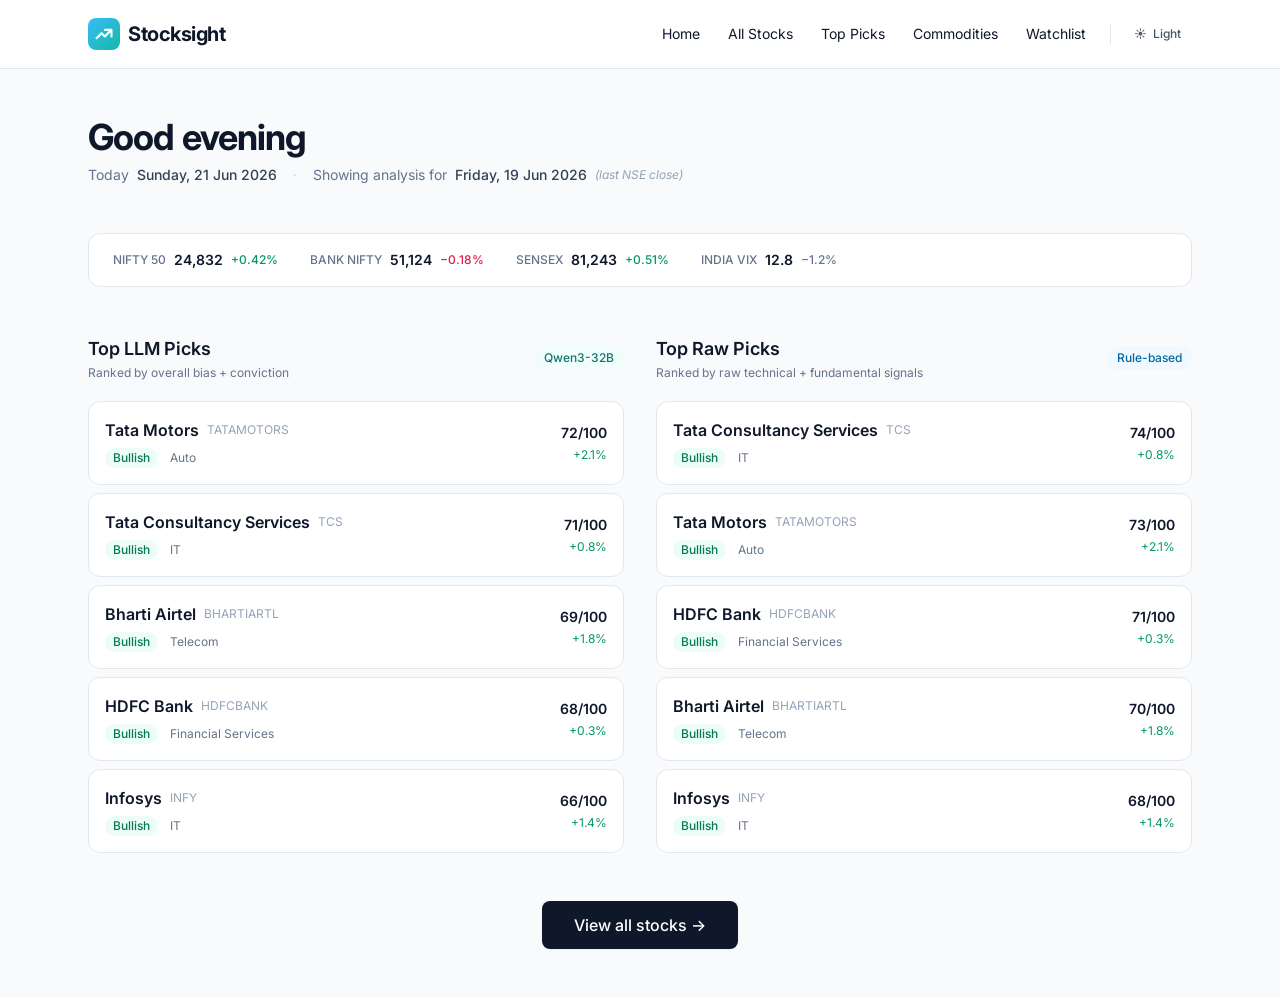
==== frontend/index.html @ c3329b05 "all stock backend api + ui changes + added market context" ====
<!DOCTYPE html>
<html lang="en">
<head>
    <meta charset="UTF-8">
    <meta name="viewport" content="width=device-width, initial-scale=1.0">
    <title>Stocksight — Indian Stock Analysis</title>
    <!-- Tailwind Play CDN, vendored locally so the page never depends on the network at runtime.
         A remote CDN that fails to load (offline / ad-blocker / hiccup) makes every utility class
         a no-op and the whole page renders unstyled. Local file = always available; the onerror
         falls back to the remote CDN only if the vendored copy is ever missing. -->
    <script src="js/vendor/tailwind.play.js"
            onerror="this.onerror=null;var s=document.createElement('script');s.src='https://cdn.tailwindcss.com';document.head.appendChild(s);"></script>
    <link href="https://fonts.googleapis.com/css2?family=Inter:wght@400;500;600;700;800&display=swap" rel="stylesheet">
    <link rel="stylesheet" href="css/styles.css">
</head>
<body class="bg-slate-50 text-slate-900 antialiased">

    <!-- ============== HEADER ============== -->
    <header class="bg-white border-b border-slate-200 sticky top-0 z-30">
        <div class="max-w-6xl mx-auto px-6 py-4 flex justify-between items-center">
            <div class="flex items-center gap-2 cursor-pointer" onclick="showHome()">
                <div class="w-8 h-8 bg-gradient-to-br from-sky-400 to-teal-500 rounded-lg flex items-center justify-center">
                    <svg xmlns="http://www.w3.org/2000/svg" class="h-5 w-5 text-white" fill="none" viewBox="0 0 24 24" stroke="currentColor" stroke-width="2.5">
                        <path stroke-linecap="round" stroke-linejoin="round" d="M13 7h8m0 0v8m0-8l-8 8-4-4-6 6"/>
                    </svg>
                </div>
                <span class="text-xl font-bold tracking-tight">Stocksight</span>
            </div>
            <nav class="flex items-center gap-1 text-sm">
                <a onclick="showHome()" class="px-3 py-2 rounded-md hover:bg-slate-100 cursor-pointer">Home</a>
                <a onclick="showAllStocks()" class="px-3 py-2 rounded-md hover:bg-slate-100 cursor-pointer">All Stocks</a>
                <a onclick="showTopRecs()" class="px-3 py-2 rounded-md hover:bg-slate-100 cursor-pointer">Top Picks</a>
                <a onclick="showCommodities()" class="px-3 py-2 rounded-md hover:bg-slate-100 cursor-pointer">Commodities</a>
                <a onclick="showWatchlist()" class="px-3 py-2 rounded-md hover:bg-slate-100 cursor-pointer">Watchlist</a>
                <span class="w-px h-5 bg-slate-200 mx-2"></span>
                <button id="theme-btn" onclick="cycleTheme()" class="theme-btn text-slate-600" title="Cycle theme: light → dark → sepia">
                    <span id="theme-icon">☀</span>
                    <span id="theme-label">Light</span>
                </button>
            </nav>
        </div>
    </header>

    <!-- ============== HOME VIEW ============== -->
    <main id="home-view" class="max-w-6xl mx-auto px-6 py-12">

        <!-- Greeting -->
        <div class="mb-12">
            <h1 class="text-4xl font-bold tracking-tight mb-2">Good evening</h1>
            <!-- Two distinct dates: when the user is viewing vs the trading day the analysis covers -->
            <div class="flex flex-wrap items-center gap-x-2 gap-y-1 text-sm text-slate-500">
                <span>Today</span>
                <span class="font-medium text-slate-700">Sunday, 21 Jun 2026</span>
                <span class="mx-2 text-slate-300">·</span>
                <span>Showing analysis for</span>
                <span class="font-medium text-slate-700">Friday, 19 Jun 2026</span>
                <span class="text-xs text-slate-400 italic">(last NSE close)</span>
            </div>
        </div>

        <!-- Market snapshot strip -->
        <div class="bg-white border border-slate-200 rounded-xl px-6 py-4 mb-12 flex items-center gap-8 overflow-x-auto">
            <div class="flex items-center gap-2 whitespace-nowrap">
                <span class="text-xs font-medium text-slate-500">NIFTY 50</span>
                <span class="text-sm font-semibold">24,832</span>
                <span class="text-xs font-medium text-emerald-600">+0.42%</span>
            </div>
            <div class="flex items-center gap-2 whitespace-nowrap">
                <span class="text-xs font-medium text-slate-500">BANK NIFTY</span>
                <span class="text-sm font-semibold">51,124</span>
                <span class="text-xs font-medium text-rose-600">−0.18%</span>
            </div>
            <div class="flex items-center gap-2 whitespace-nowrap">
                <span class="text-xs font-medium text-slate-500">SENSEX</span>
                <span class="text-sm font-semibold">81,243</span>
                <span class="text-xs font-medium text-emerald-600">+0.51%</span>
            </div>
            <div class="flex items-center gap-2 whitespace-nowrap">
                <span class="text-xs font-medium text-slate-500">INDIA VIX</span>
                <span class="text-sm font-semibold">12.8</span>
                <span class="text-xs font-medium text-slate-500">−1.2%</span>
            </div>
        </div>

        <!-- Two columns: LLM picks + Python picks -->
        <div class="grid md:grid-cols-2 gap-8 mb-12">

            <!-- TOP LLM PICKS -->
            <section>
                <div class="flex items-center justify-between mb-5">
                    <div>
                        <h2 class="text-lg font-semibold">Top LLM Picks</h2>
                        <p class="text-xs text-slate-500 mt-0.5">Ranked by overall bias + conviction</p>
                    </div>
                    <span class="text-xs font-medium text-teal-700 bg-teal-50 px-2.5 py-1 rounded-full">Qwen3-32B</span>
                </div>
                <div id="llm-picks-list" class="space-y-2"></div>
            </section>

            <!-- TOP RAW PICKS -->
            <section>
                <div class="flex items-center justify-between mb-5">
                    <div>
                        <h2 class="text-lg font-semibold">Top Raw Picks</h2>
                        <p class="text-xs text-slate-500 mt-0.5">Ranked by raw technical + fundamental signals</p>
                    </div>
                    <span class="text-xs font-medium text-sky-700 bg-sky-50 px-2.5 py-1 rounded-full">Rule-based</span>
                </div>
                <div id="python-picks-list" class="space-y-2"></div>
            </section>
        </div>

        <!-- View All Stocks CTA -->
        <div class="text-center">
            <button onclick="showAllStocks()" class="px-8 py-3 bg-slate-900 hover:bg-slate-800 text-white font-medium rounded-lg transition shadow-sm">
                View all stocks →
            </button>
        </div>

    </main>

    <!-- ============== ALL STOCKS VIEW ============== -->
    <main id="all-stocks-view" class="hidden max-w-6xl mx-auto px-6 py-12">

        <div class="mb-8">
            <button onclick="showHome()" class="text-sm text-slate-500 hover:text-slate-900 mb-3 flex items-center gap-1">
                ← Back to home
            </button>
            <div class="flex items-end justify-between flex-wrap gap-4">
                <div>
                    <h1 class="text-3xl font-bold tracking-tight">All Stocks</h1>
                    <p class="text-slate-500 text-sm mt-1">NIFTY 500 · 487 stocks tracked</p>
                </div>
                <div class="flex items-center gap-3">
                    <input type="search" placeholder="Search stocks…"
                        class="px-4 py-2 border border-slate-200 rounded-lg text-sm w-56 focus:outline-none focus:ring-2 focus:ring-sky-300 focus:border-sky-300">
                    <select class="px-3 py-2 border border-slate-200 rounded-lg text-sm bg-white focus:outline-none focus:ring-2 focus:ring-sky-300">
                        <option>All sectors</option>
                        <option>Energy</option>
                        <option>IT</option>
                        <option>Financial Services</option>
                        <option>FMCG</option>
                        <option>Auto</option>
                    </select>
                </div>
            </div>
        </div>

        <div id="all-stocks-grid" class="grid grid-cols-1 sm:grid-cols-2 md:grid-cols-3 lg:grid-cols-4 gap-4"></div>

        <!-- Pagination — manual for now; swap for lazy/infinite scroll later -->
        <div class="mt-8 flex flex-col items-center gap-3">
            <p id="all-stocks-count" class="text-xs text-slate-500"></p>
            <button id="load-more-btn" onclick="loadMoreStocks()"
                class="px-6 py-2.5 bg-white border border-slate-200 hover:border-sky-300 hover:text-sky-700 text-slate-700 text-sm font-medium rounded-lg transition">
                Load more stocks
            </button>
        </div>
    </main>

    <!-- ============== RECOMMENDATIONS VIEW (Top Picks + Active Calls tabs) ============== -->
    <main id="top-recs-view" class="hidden max-w-6xl mx-auto px-6 py-12">
        <div class="mb-6">
            <button onclick="showHome()" class="text-sm text-slate-500 hover:text-slate-900 mb-3 flex items-center gap-1">
                ← Back to home
            </button>
            <div class="flex items-end justify-between flex-wrap gap-4">
                <div>
                    <h1 class="text-3xl font-bold tracking-tight">Recommendations</h1>
                    <p class="text-slate-500 text-sm mt-1">System picks where Python and LLM converge — refreshed nightly</p>
                </div>
                <span class="text-xs font-medium text-teal-700 bg-teal-50 px-3 py-1.5 rounded-full">21 Jun 2026</span>
            </div>
        </div>

        <!-- Tab nav -->
        <div class="flex items-center gap-1 mb-6 border-b border-slate-200">
            <button id="tab-top-picks" onclick="showTopRecsTab('top-picks')" class="px-4 py-2.5 text-sm font-medium border-b-2 border-sky-500 text-sky-600 -mb-px transition">
                Today's Top Picks
                <span class="ml-1 text-xs text-slate-400">10</span>
            </button>
            <button id="tab-active-calls" onclick="showTopRecsTab('active-calls')" class="px-4 py-2.5 text-sm font-medium border-b-2 border-transparent text-slate-500 hover:text-slate-700 -mb-px transition">
                Active Calls
                <span id="active-count" class="ml-1 text-xs text-slate-400">—</span>
            </button>
        </div>

        <!-- Top Picks tab content -->
        <div id="top-picks-content">
            <div class="bg-gradient-to-r from-sky-50 to-teal-50 border border-sky-100 rounded-xl px-5 py-4 mb-6 text-sm text-slate-700 flex items-start gap-3">
                <svg xmlns="http://www.w3.org/2000/svg" class="h-5 w-5 text-sky-600 shrink-0 mt-0.5" fill="none" viewBox="0 0 24 24" stroke="currentColor" stroke-width="2"><path stroke-linecap="round" stroke-linejoin="round" d="M13 16h-1v-4h-1m1-4h.01M21 12a9 9 0 11-18 0 9 9 0 0118 0z"/></svg>
                <div>
                    <span class="font-semibold">How these are selected:</span> Combined score &gt; 65 with both Python and LLM agreeing on BUY. Filtered across all market caps — large, mid, and small.
                </div>
            </div>
            <div id="top-recs-list" class="space-y-3"></div>
        </div>

        <!-- Active Calls tab content -->
        <div id="active-calls-content" class="hidden">
            <div class="bg-gradient-to-r from-amber-50 to-orange-50 border border-amber-100 rounded-xl px-5 py-4 mb-6 text-sm text-slate-700 flex items-start gap-3">
                <svg xmlns="http://www.w3.org/2000/svg" class="h-5 w-5 text-amber-600 shrink-0 mt-0.5" fill="none" viewBox="0 0 24 24" stroke="currentColor" stroke-width="2"><path stroke-linecap="round" stroke-linejoin="round" d="M12 8v4m0 4h.01M21 12a9 9 0 11-18 0 9 9 0 0118 0z"/></svg>
                <div>
                    <span class="font-semibold">Active Calls:</span> Open BUY/SELL recommendations from previous days still within their hold window. Click any row to see the original analysis.
                </div>
            </div>
            <div class="bg-white border border-slate-200 rounded-xl overflow-hidden">
                <div class="grid grid-cols-12 gap-4 px-5 py-3 bg-slate-50 border-b border-slate-200 text-xs font-medium text-slate-500 uppercase tracking-wide">
                    <div class="col-span-4">Stock</div>
                    <div class="col-span-2">Action</div>
                    <div class="col-span-2">Horizon</div>
                    <div class="col-span-2">Days left</div>
                    <div class="col-span-2 text-right">Since entry</div>
                </div>
                <div id="active-recs-list"></div>
            </div>
        </div>
    </main>

    <!-- ============== WATCHLIST VIEW ============== -->
    <main id="watchlist-view" class="hidden max-w-6xl mx-auto px-6 py-12">
        <div class="mb-8">
            <button onclick="showHome()" class="text-sm text-slate-500 hover:text-slate-900 mb-3 flex items-center gap-1">
                ← Back to home
            </button>
            <div class="flex items-end justify-between flex-wrap gap-4">
                <div>
                    <h1 class="text-3xl font-bold tracking-tight">My Watchlist</h1>
                    <p class="text-slate-500 text-sm mt-1">5 positions · updated 21 Jun 2026</p>
                </div>
                <button onclick="openAddToWatchlist()" class="px-4 py-2 border border-slate-200 hover:border-slate-300 text-slate-700 text-sm font-medium rounded-lg transition">
                    + Add stock
                </button>
            </div>
        </div>

        <!-- ⚙️ Build notes — internal reminder, remove before launch -->
        <div class="bg-amber-50 border-2 border-dashed border-amber-300 rounded-xl px-5 py-4 mb-6 text-sm text-slate-800">
            <div class="flex items-center gap-2 mb-2">
                <span class="text-amber-700 font-bold">📌 BUILD NOTES (internal)</span>
                <span class="text-xs text-amber-600">— remove before launch</span>
            </div>
            <p class="text-slate-600 mb-2 text-xs italic">What needs to be built for the Watchlist module:</p>
            <ul class="text-sm space-y-1.5 ml-1">
                <li><span class="text-amber-700 mr-2">●</span><b>Backend:</b> <code class="bg-amber-100 px-1.5 py-0.5 rounded text-xs">user_holdings</code> table (symbol, entry_price, entry_date, qty, user_id) + auth-gated <code class="bg-amber-100 px-1.5 py-0.5 rounded text-xs">GET /user/watchlist</code> endpoint</li>
                <li><span class="text-amber-700 mr-2">●</span><b>Personalization:</b> Python <code class="bg-amber-100 px-1.5 py-0.5 rounded text-xs">personalized_advice()</code> function — deterministic, runs at read time, takes (global_analysis, user_holding) → personalized_action + reason</li>
                <li><span class="text-amber-700 mr-2">●</span><b>LLM context (aligned case):</b> Pull <code class="bg-amber-100 px-1.5 py-0.5 rounded text-xs">synthesis_reasoning</code> + <code class="bg-amber-100 px-1.5 py-0.5 rounded text-xs">key_risks[0]</code> from cached <code class="bg-amber-100 px-1.5 py-0.5 rounded text-xs">stock_analysis</code> — no LLM call needed</li>

                <li class="pt-2 mt-2 border-t border-amber-200"><span class="text-amber-700 mr-2">●</span><b>GATED LLM CALL (divergent case only):</b> When <code class="bg-amber-100 px-1.5 py-0.5 rounded text-xs">personalized_action ≠ llm_action</code>, the cached reasoning doesn't fit (e.g., global says BUY but user should TRIM). Run a <b>small model</b> (gpt-4o-mini / Qwen 7B class) with a custom prompt explaining the divergence.</li>
                <li class="ml-6 text-xs text-slate-600">↳ <b>Prompt inputs:</b> stock name, global analysis JSON, user holding (entry_price, entry_date, qty, pnl_pct), Python's personalized_action + reason</li>
                <li class="ml-6 text-xs text-slate-600">↳ <b>Prompt output:</b> 2–3 sentence custom rationale bridging "stock is X" with "but for you, Y because of Z"</li>
                <li class="ml-6 text-xs text-slate-600">↳ <b>Cache key:</b> <code class="bg-amber-100 px-1.5 py-0.5 rounded text-[10px]">(user_id, symbol, analysis_date, personalized_action)</code> — invalidated when action changes</li>
                <li class="ml-6 text-xs text-slate-600">↳ <b>UX:</b> Show "Computing personalized advice…" shimmer on first view, instant on cached views</li>
                <li class="ml-6 text-xs text-slate-600">↳ <b>Cost estimate:</b> ~15% of rows diverge × small-model price ≈ negligible at 1K users</li>
                <li class="ml-6 text-xs text-slate-600">↳ <b>Visual:</b> Tag divergent rows as "Custom analysis" vs aligned "From today's batch" so users know which is personalized</li>
                <li><span class="text-amber-700 mr-2">●</span><b>Add-to-watchlist flow:</b> Modal asks date + price + qty; default date = today, price = today's close</li>
                <li><span class="text-amber-700 mr-2">●</span><b>Divergence flag:</b> When personalized_action differs from global llm_action, show amber banner with explanation</li>
                <li><span class="text-amber-700 mr-2">●</span><b>Horizon bar:</b> Driven by <code class="bg-amber-100 px-1.5 py-0.5 rounded text-xs">llm_action_days_remaining</code>; turns amber ≤2 days, red when expired</li>
                <li><span class="text-amber-700 mr-2">●</span><b>Future (v2):</b> Tax-aware advice (LTCG/STCG based on entry_date), concentration check (% of portfolio), user-set target return, watchlist alerts</li>
                <li><span class="text-amber-700 mr-2">●</span><b>Disclaimers:</b> Frame all suggestions as "system suggests" not "you should". SEBI investment-advice boundary — needs disclaimer banner site-wide.</li>
            </ul>
        </div>

        <!-- Summary strip -->
        <div class="bg-white border border-slate-200 rounded-xl px-6 py-5 mb-6 grid grid-cols-2 md:grid-cols-4 gap-6">
            <div>
                <div class="text-xs text-slate-400 uppercase tracking-wide mb-1">Invested</div>
                <div class="text-lg font-semibold">₹38,460</div>
            </div>
            <div>
                <div class="text-xs text-slate-400 uppercase tracking-wide mb-1">Current Value</div>
                <div class="text-lg font-semibold">₹39,720</div>
            </div>
            <div>
                <div class="text-xs text-slate-400 uppercase tracking-wide mb-1">Unrealized P&L</div>
                <div class="text-lg font-semibold text-emerald-600">+₹1,260 (+3.3%)</div>
            </div>
            <div>
                <div class="text-xs text-slate-400 uppercase tracking-wide mb-1">Actions due</div>
                <div class="text-lg font-semibold text-amber-600">2 stocks</div>
            </div>
        </div>

        <div id="watchlist-list" class="space-y-3"></div>
    </main>

    <!-- ============== COMMODITIES VIEW ============== -->
    <main id="commodities-view" class="hidden max-w-6xl mx-auto px-6 py-12">
        <div class="mb-8">
            <button onclick="showHome()" class="text-sm text-slate-500 hover:text-slate-900 mb-3 flex items-center gap-1">
                ← Back to home
            </button>
            <div class="flex items-end justify-between flex-wrap gap-4">
                <div>
                    <h1 class="text-3xl font-bold tracking-tight">Commodities</h1>
                    <p class="text-slate-500 text-sm mt-1">
                        Yahoo Finance futures (USD) · macro-driven — rates, USD, supply/demand, geopolitics.
                        <span id="commodities-fx"></span>
                    </p>
                </div>
            </div>
        </div>

        <!-- Category filter chips (rendered by JS) -->
        <div id="commodities-filters" class="flex flex-wrap gap-2 mb-2"></div>

        <!-- Grouped card grid (rendered by JS) -->
        <div id="commodities-groups"></div>
    </main>

    <!-- ============== CENTERED MODAL (pick / stock detail) ============== -->
    <div id="drawer-overlay" class="hidden fixed inset-0 bg-slate-900/50 z-40 items-center justify-center p-4" onclick="closeDrawer()">
        <div onclick="event.stopPropagation()" class="bg-white rounded-2xl w-full max-w-xl max-h-[88vh] overflow-y-auto shadow-2xl relative">
            <button onclick="closeDrawer()" class="absolute top-4 right-4 z-10 w-8 h-8 flex items-center justify-center rounded-full text-slate-400 hover:text-slate-900 hover:bg-slate-100 transition" title="Close">
                <svg xmlns="http://www.w3.org/2000/svg" class="h-5 w-5" fill="none" viewBox="0 0 24 24" stroke="currentColor" stroke-width="2">
                    <path stroke-linecap="round" stroke-linejoin="round" d="M6 18L18 6M6 6l12 12"/>
                </svg>
            </button>
            <div id="drawer-content" class="p-8 pt-10"></div>
        </div>
    </div>

    <!-- ============== ADD-TO-WATCHLIST MODAL ============== -->
    <div id="add-watchlist-overlay" class="hidden fixed inset-0 bg-slate-900/40 z-[60] items-center justify-center p-4" onclick="closeAddToWatchlist()">
        <div onclick="event.stopPropagation()" class="bg-white rounded-2xl w-full max-w-md shadow-2xl">
            <div class="p-7">
                <div class="flex justify-between items-start mb-1">
                    <h2 class="text-xl font-bold tracking-tight">Add to watchlist</h2>
                    <button onclick="closeAddToWatchlist()" class="text-slate-400 hover:text-slate-900 text-xl leading-none">✕</button>
                </div>
                <p class="text-sm text-slate-500 mb-6" id="add-watchlist-stock">Stock</p>

                <form onsubmit="event.preventDefault(); confirmAddToWatchlist();" class="space-y-4">
                    <div>
                        <label class="block text-xs font-semibold text-slate-600 uppercase tracking-wide mb-1.5">Date purchased</label>
                        <input type="date" id="add-watchlist-date" value="2026-06-21" class="w-full px-3 py-2.5 border border-slate-200 rounded-lg text-sm focus:outline-none focus:ring-2 focus:ring-sky-300 focus:border-sky-300">
                        <p class="text-xs text-slate-400 mt-1">When did you buy this stock?</p>
                    </div>
                    <div>
                        <label class="block text-xs font-semibold text-slate-600 uppercase tracking-wide mb-1.5">Entry price (₹)</label>
                        <input type="number" step="0.01" id="add-watchlist-price" placeholder="e.g. 1358.50" class="w-full px-3 py-2.5 border border-slate-200 rounded-lg text-sm focus:outline-none focus:ring-2 focus:ring-sky-300 focus:border-sky-300">
                        <p class="text-xs text-slate-400 mt-1">Average price you paid per share</p>
                    </div>
                    <div>
                        <label class="block text-xs font-semibold text-slate-600 uppercase tracking-wide mb-1.5">Quantity</label>
                        <input type="number" id="add-watchlist-qty" placeholder="e.g. 5" class="w-full px-3 py-2.5 border border-slate-200 rounded-lg text-sm focus:outline-none focus:ring-2 focus:ring-sky-300 focus:border-sky-300">
                        <p class="text-xs text-slate-400 mt-1">Number of shares held</p>
                    </div>

                    <div class="bg-slate-50 border border-slate-200 rounded-lg p-3 text-xs text-slate-600">
                        <span class="font-semibold">Why we ask:</span> Your entry price and date drive personalized advice — whether to hold, trim, or sell based on your specific P&L and tax situation.
                    </div>

                    <div class="flex gap-3 pt-2">
                        <button type="button" onclick="closeAddToWatchlist()" class="flex-1 px-4 py-2.5 border border-slate-200 hover:border-slate-300 text-slate-700 text-sm font-medium rounded-lg transition">
                            Cancel
                        </button>
                        <button type="submit" class="flex-1 px-4 py-2.5 bg-slate-900 hover:bg-slate-800 text-white text-sm font-medium rounded-lg transition">
                            Add to watchlist
                        </button>
                    </div>
                </form>
            </div>
        </div>
    </div>

    <!-- ============== DIALOG (All-stocks card click) ============== -->
    <div id="dialog-overlay" class="hidden fixed inset-0 bg-slate-900/40 z-40 items-center justify-center p-4" onclick="closeDialog()">
        <div onclick="event.stopPropagation()" class="bg-white rounded-2xl w-full max-w-2xl max-h-[85vh] overflow-y-auto shadow-2xl">
            <div id="dialog-content" class="p-8"></div>
        </div>
    </div>

    <!-- ============== Reasoning popover (LLM-card hold pill + history Combined chip) ============== -->
    <div id="hold-popover" class="hidden fixed z-[80] p-4" onclick="event.stopPropagation()">
        <div class="flex items-start justify-between gap-3 mb-2">
            <h4 id="hold-popover-title" class="hp-title text-xs font-bold uppercase tracking-wide">Why hold this long?</h4>
            <button onclick="closeHoldPopover()" class="hp-close text-sm leading-none" title="Close" aria-label="Close">✕</button>
        </div>
        <div id="hold-popover-body"></div>
    </div>

    <!-- ============== SCRIPTS ==============
         theme.js      — light/dark/sepia cycle, shared with admin.html
         mock-data.js  — placeholder data (replaced by API responses later)
         api.js        — fetch/route layer, not wired up yet
         app.js        — routing, rendering and UI behaviour
    -->
    <script src="js/theme.js"></script>
    <script src="js/mock-data.js"></script>
    <script src="js/api.js"></script>
    <script src="js/app.js"></script>
</body>
</html>
---- frontend/css/styles.css ----
/* ============================================================
   Stocksight — base styles
   Tailwind utility classes carry the layout; this file holds
   everything Tailwind can't express: fonts, theme overrides,
   and the custom pill/popover components.
   ============================================================ */

body { font-family: 'Inter', -apple-system, BlinkMacSystemFont, sans-serif; transition: background-color 0.2s ease, color 0.2s ease; }
.drawer-enter { transform: translateX(100%); }
.drawer-active { transform: translateX(0); transition: transform 0.25s ease-out; }
::-webkit-scrollbar { width: 6px; }
::-webkit-scrollbar-thumb { background: #cbd5e1; border-radius: 3px; }

/* ============================================================
   THEME: DARK
   ============================================================ */
body.dark { background-color: #0b1220 !important; color: #e2e8f0 !important; }
body.dark .bg-white          { background-color: #161e2e !important; }
body.dark .bg-slate-50       { background-color: #0b1220 !important; }
body.dark .bg-slate-50\/50   { background-color: #161e2e !important; }
body.dark .bg-slate-100      { background-color: #1e293b !important; }
body.dark .bg-sky-50         { background-color: rgba(14,165,233,.10) !important; }
body.dark .bg-sky-50\/50     { background-color: rgba(14,165,233,.06) !important; }
body.dark .bg-teal-50        { background-color: rgba(20,184,166,.10) !important; }
body.dark .bg-emerald-50     { background-color: rgba(16,185,129,.12) !important; }
body.dark .bg-emerald-50\/60 { background-color: rgba(16,185,129,.08) !important; }
body.dark .bg-rose-50        { background-color: rgba(244,63,94,.12) !important; }
body.dark .bg-rose-50\/60    { background-color: rgba(244,63,94,.08) !important; }
body.dark .bg-amber-50       { background-color: rgba(251,191,36,.12) !important; }
body.dark .bg-amber-50\/50   { background-color: rgba(251,191,36,.08) !important; }
body.dark .bg-gradient-to-br.from-sky-50, body.dark .bg-gradient-to-r.from-sky-50 { background-image: linear-gradient(to bottom right, rgba(14,165,233,.10), rgba(20,184,166,.10)) !important; }

body.dark .text-slate-900    { color: #f1f5f9 !important; }
body.dark .text-slate-700    { color: #cbd5e1 !important; }
body.dark .text-slate-600    { color: #94a3b8 !important; }
body.dark .text-slate-500    { color: #94a3b8 !important; }
body.dark .text-slate-400    { color: #64748b !important; }
body.dark .text-sky-700      { color: #38bdf8 !important; }
body.dark .text-sky-600      { color: #38bdf8 !important; }
body.dark .text-teal-700     { color: #2dd4bf !important; }
body.dark .text-emerald-700  { color: #34d399 !important; }
body.dark .text-emerald-600  { color: #34d399 !important; }
body.dark .text-rose-700     { color: #fb7185 !important; }
body.dark .text-rose-600     { color: #fb7185 !important; }
body.dark .text-rose-500     { color: #fb7185 !important; }
body.dark .text-amber-700    { color: #fcd34d !important; }
body.dark .text-amber-600    { color: #fcd34d !important; }

body.dark .border-slate-200  { border-color: #2d3a52 !important; }
body.dark .border-slate-100  { border-color: #1e293b !important; }
body.dark .border-slate-300  { border-color: #475569 !important; }
body.dark .border-sky-200    { border-color: #0369a1 !important; }
body.dark .border-sky-100    { border-color: #075985 !important; }
body.dark .border-emerald-200, body.dark .border-emerald-300 { border-color: #047857 !important; }
body.dark .border-rose-200, body.dark .border-rose-300       { border-color: #be123c !important; }
body.dark .border-amber-200, body.dark .border-amber-300     { border-color: #b45309 !important; }
body.dark .border-amber-100  { border-color: #78350f !important; }

body.dark .bg-slate-900      { background-color: #0f172a !important; }
body.dark .hover\:bg-slate-100:hover { background-color: #1e293b !important; }
body.dark .hover\:border-sky-300:hover { border-color: #38bdf8 !important; }
body.dark ::-webkit-scrollbar-thumb { background: #475569; }
body.dark code { background-color: #1e293b !important; color: #e2e8f0 !important; }

/* ============================================================
   THEME: SEPIA
   ============================================================ */
body.sepia { background-color: #f4ecd8 !important; color: #3e2f1d !important; }
body.sepia .bg-white         { background-color: #faf4e1 !important; }
body.sepia .bg-slate-50      { background-color: #efe5cb !important; }
body.sepia .bg-slate-50\/50  { background-color: #ede2c5 !important; }
body.sepia .bg-slate-100     { background-color: #e6d9b7 !important; }
body.sepia .bg-sky-50        { background-color: #e9ddc4 !important; }
body.sepia .bg-sky-50\/50    { background-color: #ede2c5 !important; }
body.sepia .bg-teal-50       { background-color: #e3dab5 !important; }

body.sepia .text-slate-900   { color: #3e2f1d !important; }
body.sepia .text-slate-700   { color: #5c4429 !important; }
body.sepia .text-slate-600   { color: #7a5d3a !important; }
body.sepia .text-slate-500   { color: #8b6f4a !important; }
body.sepia .text-slate-400   { color: #a08660 !important; }
body.sepia .text-sky-700     { color: #8b6914 !important; }
body.sepia .text-sky-600     { color: #8b6914 !important; }
body.sepia .text-teal-700    { color: #856b3e !important; }

body.sepia .border-slate-200 { border-color: #d4c5a0 !important; }
body.sepia .border-slate-100 { border-color: #e2d6b3 !important; }
body.sepia .border-slate-300 { border-color: #b8a37a !important; }
body.sepia .border-sky-200   { border-color: #b8a37a !important; }
body.sepia .border-sky-100   { border-color: #c8b890 !important; }

body.sepia .bg-slate-900     { background-color: #5c4429 !important; }
body.sepia .hover\:bg-slate-100:hover { background-color: #e6d9b7 !important; }
body.sepia ::-webkit-scrollbar-thumb { background: #b8a37a; }

/* Theme toggle button itself */
.theme-btn { display: inline-flex; align-items: center; gap: 6px; padding: 6px 10px; border-radius: 8px; font-size: 12px; font-weight: 500; cursor: pointer; transition: all 0.2s; border: 1px solid transparent; }
.theme-btn:hover { background-color: rgba(100,116,139,.10); }
body.dark .theme-btn { color: #e2e8f0; }
body.sepia .theme-btn { color: #5c4429; }

/* ============================================================
   HOLD-DURATION PILL + "Why hold this long?" popover
   ============================================================ */
.hold-pill {
    display: inline-flex; align-items: center; cursor: pointer; user-select: none;
    font-size: 11px; font-weight: 600; line-height: 1;
    padding: 4px 8px; border-radius: 9999px;
    color: #475569; background-color: #f1f5f9; border: 1px solid #e2e8f0;
    transition: background-color .15s ease, border-color .15s ease, color .15s ease;
}
.hold-pill:hover { background-color: #e2e8f0; border-color: #cbd5e1; color: #1e293b; }
/* Tiny inline variant for the history table */
.hold-pill-mini { padding: 1px 5px; font-size: 10px; font-weight: 700; border-radius: 6px; }

/* Clickable Combined action chip (keeps its own colour classes, adds an affordance) */
.combo-chip { cursor: pointer; transition: filter .15s ease, box-shadow .15s ease; }
.combo-chip:hover { filter: brightness(.97); box-shadow: 0 0 0 2px rgba(56,189,248,.30); }
body.dark .combo-chip:hover { filter: brightness(1.12); }

body.dark  .hold-pill { color: #94a3b8; background-color: #1e293b; border-color: #2d3a52; }
body.dark  .hold-pill:hover { background-color: #2d3a52; border-color: #475569; color: #e2e8f0; }
body.sepia .hold-pill { color: #7a5d3a; background-color: #e6d9b7; border-color: #d4c5a0; }
body.sepia .hold-pill:hover { background-color: #ddcca3; border-color: #b8a37a; color: #3e2f1d; }

#hold-popover {
    width: 16rem; background-color: #ffffff; color: #334155;
    border: 1px solid #e2e8f0; border-radius: 12px;
    box-shadow: 0 12px 32px rgba(15,23,42,.22);
}
body.dark  #hold-popover { background-color: #161e2e; color: #cbd5e1; border-color: #2d3a52; box-shadow: 0 12px 32px rgba(0,0,0,.5); }
body.sepia #hold-popover { background-color: #faf4e1; color: #5c4429; border-color: #d4c5a0; box-shadow: 0 12px 32px rgba(92,68,41,.2); }
#hold-popover .hp-title  { color: #0f172a; }
body.dark  #hold-popover .hp-title { color: #f1f5f9; }
body.sepia #hold-popover .hp-title { color: #3e2f1d; }
#hold-popover .hp-label  { color: #0284c7; }
body.dark  #hold-popover .hp-label { color: #38bdf8; }
body.sepia #hold-popover .hp-label { color: #8b6914; }
#hold-popover .hp-close  { color: #94a3b8; cursor: pointer; }
#hold-popover .hp-close:hover { color: inherit; }
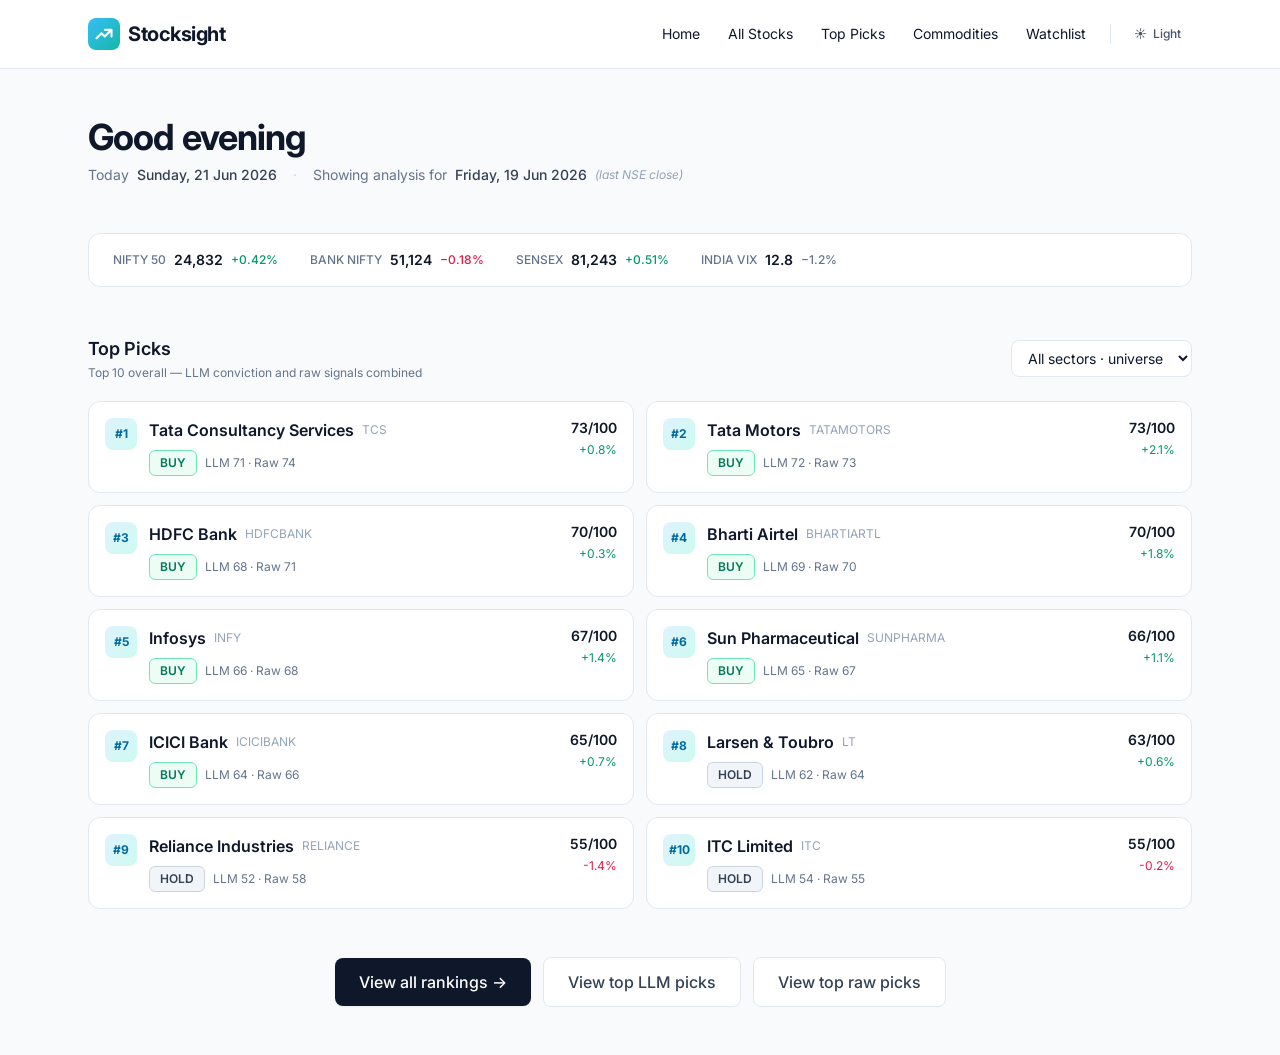
==== commit ec14b840: "forntend changes + added raw analysis" ====
--- a/frontend/index.html
+++ b/frontend/index.html
@@ -82,38 +82,31 @@
             </div>
         </div>
 
-        <!-- Two columns: LLM picks + Python picks -->
-        <div class="grid md:grid-cols-2 gap-8 mb-12">
-
-            <!-- TOP LLM PICKS -->
-            <section>
-                <div class="flex items-center justify-between mb-5">
-                    <div>
-                        <h2 class="text-lg font-semibold">Top LLM Picks</h2>
-                        <p class="text-xs text-slate-500 mt-0.5">Ranked by overall bias + conviction</p>
-                    </div>
-                    <span class="text-xs font-medium text-teal-700 bg-teal-50 px-2.5 py-1 rounded-full">Qwen3-32B</span>
-                </div>
-                <div id="llm-picks-list" class="space-y-2"></div>
-            </section>
-
-            <!-- TOP RAW PICKS -->
-            <section>
-                <div class="flex items-center justify-between mb-5">
-                    <div>
-                        <h2 class="text-lg font-semibold">Top Raw Picks</h2>
-                        <p class="text-xs text-slate-500 mt-0.5">Ranked by raw technical + fundamental signals</p>
-                    </div>
-                    <span class="text-xs font-medium text-sky-700 bg-sky-50 px-2.5 py-1 rounded-full">Rule-based</span>
-                </div>
-                <div id="python-picks-list" class="space-y-2"></div>
-            </section>
-        </div>
-
-        <!-- View All Stocks CTA -->
-        <div class="text-center">
-            <button onclick="showAllStocks()" class="px-8 py-3 bg-slate-900 hover:bg-slate-800 text-white font-medium rounded-lg transition shadow-sm">
-                View all stocks →
+        <!-- TOP PICKS — one combined ranking, no LLM/raw split.
+             The per-method lists moved into the rankings modal below. -->
+        <section class="mb-12">
+            <div class="flex items-center justify-between mb-5">
+                <div>
+                    <h2 class="text-lg font-semibold">Top Picks</h2>
+                    <p id="top-picks-sub" class="text-xs text-slate-500 mt-0.5"></p>
+                </div>
+                <!-- Universe selector — re-ranks the picks (and the rankings modal) within one sector -->
+                <select id="picks-sector" onchange="setPicksSector(this.value)"
+                    class="px-3 py-2 border border-slate-200 rounded-lg text-sm bg-white focus:outline-none focus:ring-2 focus:ring-sky-300"></select>
+            </div>
+            <div id="top-picks-list" class="grid sm:grid-cols-2 gap-3"></div>
+        </section>
+
+        <!-- Ranking CTAs — all three open the same modal, each on its own tab -->
+        <div class="flex flex-wrap items-center justify-center gap-3">
+            <button onclick="openRankings('all')" class="px-6 py-3 bg-slate-900 hover:bg-slate-800 text-white font-medium rounded-lg transition shadow-sm">
+                View all rankings →
+            </button>
+            <button onclick="openRankings('llm')" class="px-6 py-3 bg-white border border-slate-200 hover:border-teal-300 hover:text-teal-700 text-slate-700 font-medium rounded-lg transition">
+                View top LLM picks
+            </button>
+            <button onclick="openRankings('raw')" class="px-6 py-3 bg-white border border-slate-200 hover:border-sky-300 hover:text-sky-700 text-slate-700 font-medium rounded-lg transition">
+                View top raw picks
             </button>
         </div>
 
@@ -308,6 +301,32 @@
         <div id="commodities-groups"></div>
     </main>
 
+    <!-- ============== RANKINGS MODAL (all rankings / LLM picks / raw picks) ==============
+         Sits BEFORE the stock-detail modal in the DOM on purpose: both are z-40, so the
+         detail modal paints on top and the ranking list stays open behind it. -->
+    <div id="rankings-overlay" class="hidden fixed inset-0 bg-slate-900/50 z-40 items-center justify-center p-4" onclick="closeRankings()">
+        <div onclick="event.stopPropagation()" class="bg-white rounded-2xl w-full max-w-3xl max-h-[88vh] flex flex-col shadow-2xl relative">
+            <button onclick="closeRankings()" class="absolute top-4 right-4 z-10 w-8 h-8 flex items-center justify-center rounded-full text-slate-400 hover:text-slate-900 hover:bg-slate-100 transition" title="Close">
+                <svg xmlns="http://www.w3.org/2000/svg" class="h-5 w-5" fill="none" viewBox="0 0 24 24" stroke="currentColor" stroke-width="2">
+                    <path stroke-linecap="round" stroke-linejoin="round" d="M6 18L18 6M6 6l12 12"/>
+                </svg>
+            </button>
+            <div class="px-8 pt-8 shrink-0">
+                <div class="flex items-start justify-between gap-4 pr-8">
+                    <div class="min-w-0">
+                        <h2 id="rankings-title" class="text-xl font-bold tracking-tight">All rankings</h2>
+                        <p id="rankings-sub" class="text-sm text-slate-500 mt-1"></p>
+                    </div>
+                    <!-- Same universe selector as the home header; the two stay in sync -->
+                    <select id="rankings-sector" onchange="setPicksSector(this.value)"
+                        class="shrink-0 mt-1 px-3 py-2 border border-slate-200 rounded-lg text-sm bg-white focus:outline-none focus:ring-2 focus:ring-sky-300"></select>
+                </div>
+                <div id="rankings-tabs" class="flex items-center gap-1 mt-5 border-b border-slate-200"></div>
+            </div>
+            <div id="rankings-body" class="px-8 py-5 overflow-y-auto"></div>
+        </div>
+    </div>
+
     <!-- ============== CENTERED MODAL (pick / stock detail) ============== -->
     <div id="drawer-overlay" class="hidden fixed inset-0 bg-slate-900/50 z-40 items-center justify-center p-4" onclick="closeDrawer()">
         <div onclick="event.stopPropagation()" class="bg-white rounded-2xl w-full max-w-xl max-h-[88vh] overflow-y-auto shadow-2xl relative">
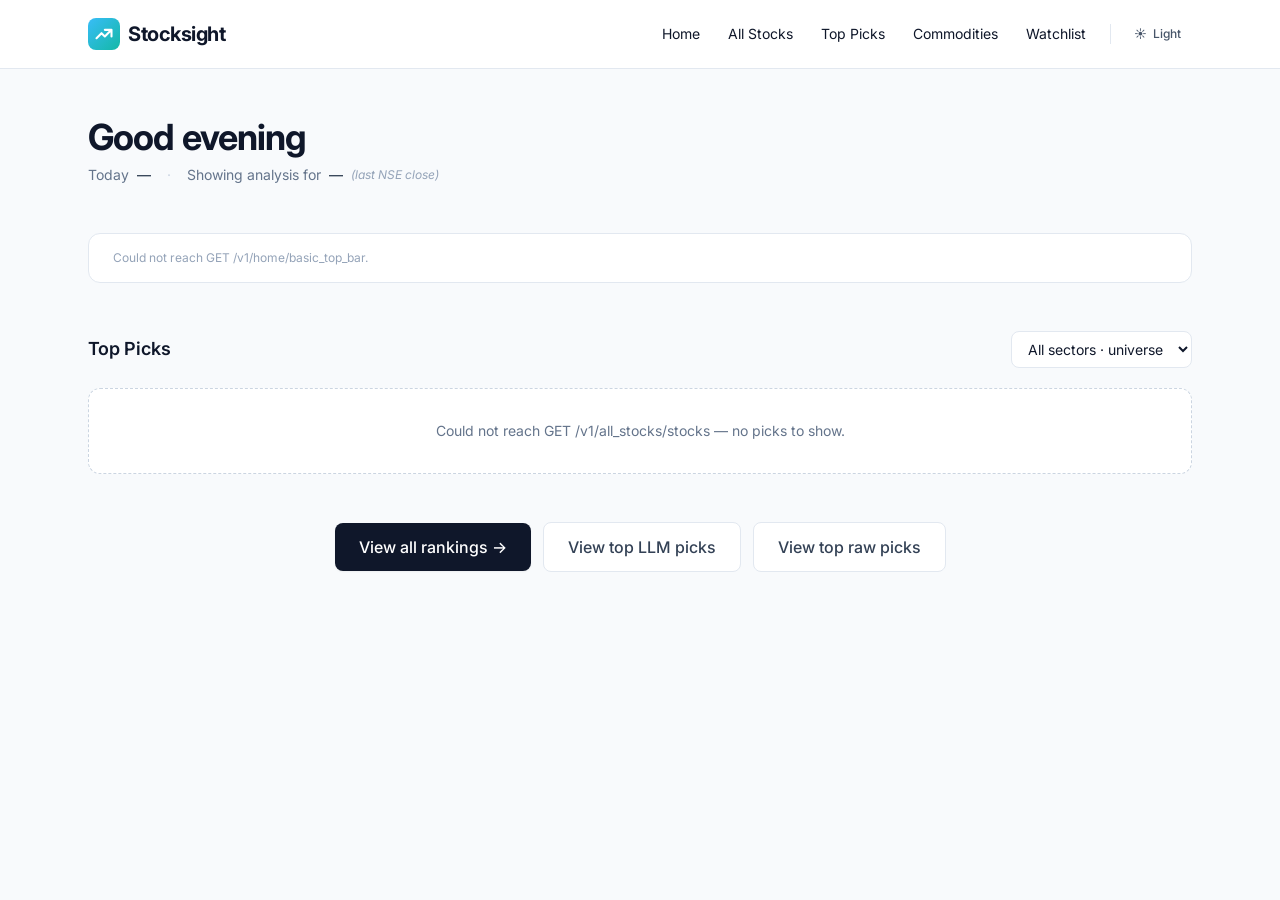
==== commit e4151958: "added commodities and fixed backend + added schema for all stock section" ====
--- a/frontend/index.html
+++ b/frontend/index.html
@@ -47,39 +47,25 @@
         <!-- Greeting -->
         <div class="mb-12">
             <h1 class="text-4xl font-bold tracking-tight mb-2">Good evening</h1>
-            <!-- Two distinct dates: when the user is viewing vs the trading day the analysis covers -->
-            <div class="flex flex-wrap items-center gap-x-2 gap-y-1 text-sm text-slate-500">
+            <!-- Two distinct dates: when the user is viewing vs the trading day the
+                 analysis covers. Both are filled by loadTopBar() from
+                 GET /v1/home/basic_top_bar — no static fallback, so an unreachable
+                 backend shows a dash rather than a stale hardcoded date. -->
+            <div id="home-dates" class="flex flex-wrap items-center gap-x-2 gap-y-1 text-sm text-slate-500">
                 <span>Today</span>
-                <span class="font-medium text-slate-700">Sunday, 21 Jun 2026</span>
+                <span id="home-date-today" class="font-medium text-slate-700">—</span>
                 <span class="mx-2 text-slate-300">·</span>
                 <span>Showing analysis for</span>
-                <span class="font-medium text-slate-700">Friday, 19 Jun 2026</span>
+                <span id="home-date-asof" class="font-medium text-slate-700">—</span>
                 <span class="text-xs text-slate-400 italic">(last NSE close)</span>
             </div>
         </div>
 
-        <!-- Market snapshot strip -->
-        <div class="bg-white border border-slate-200 rounded-xl px-6 py-4 mb-12 flex items-center gap-8 overflow-x-auto">
-            <div class="flex items-center gap-2 whitespace-nowrap">
-                <span class="text-xs font-medium text-slate-500">NIFTY 50</span>
-                <span class="text-sm font-semibold">24,832</span>
-                <span class="text-xs font-medium text-emerald-600">+0.42%</span>
-            </div>
-            <div class="flex items-center gap-2 whitespace-nowrap">
-                <span class="text-xs font-medium text-slate-500">BANK NIFTY</span>
-                <span class="text-sm font-semibold">51,124</span>
-                <span class="text-xs font-medium text-rose-600">−0.18%</span>
-            </div>
-            <div class="flex items-center gap-2 whitespace-nowrap">
-                <span class="text-xs font-medium text-slate-500">SENSEX</span>
-                <span class="text-sm font-semibold">81,243</span>
-                <span class="text-xs font-medium text-emerald-600">+0.51%</span>
-            </div>
-            <div class="flex items-center gap-2 whitespace-nowrap">
-                <span class="text-xs font-medium text-slate-500">INDIA VIX</span>
-                <span class="text-sm font-semibold">12.8</span>
-                <span class="text-xs font-medium text-slate-500">−1.2%</span>
-            </div>
+        <!-- Market snapshot strip — every row is rendered by loadTopBar() from
+             GET /v1/home/basic_top_bar (market_stats table). Intentionally empty
+             here: there are no placeholder indices to fall back to. -->
+        <div id="market-strip" class="bg-white border border-slate-200 rounded-xl px-6 py-4 mb-12 flex items-center gap-8 overflow-x-auto">
+            <span class="text-xs text-slate-400">Loading market data…</span>
         </div>
 
         <!-- TOP PICKS — one combined ranking, no LLM/raw split.
@@ -122,22 +108,23 @@
             <div class="flex items-end justify-between flex-wrap gap-4">
                 <div>
                     <h1 class="text-3xl font-bold tracking-tight">All Stocks</h1>
-                    <p class="text-slate-500 text-sm mt-1">NIFTY 500 · 487 stocks tracked</p>
+                    <!-- Filled by updateLoadMore() from the actual row count. -->
+                    <p id="all-stocks-subtitle" class="text-slate-500 text-sm mt-1">Loading…</p>
                 </div>
                 <div class="flex items-center gap-3">
-                    <input type="search" placeholder="Search stocks…"
+                    <input type="search" id="all-stocks-search" placeholder="Search stocks…"
+                        oninput="onStockSearch(this.value)"
                         class="px-4 py-2 border border-slate-200 rounded-lg text-sm w-56 focus:outline-none focus:ring-2 focus:ring-sky-300 focus:border-sky-300">
-                    <select class="px-3 py-2 border border-slate-200 rounded-lg text-sm bg-white focus:outline-none focus:ring-2 focus:ring-sky-300">
-                        <option>All sectors</option>
-                        <option>Energy</option>
-                        <option>IT</option>
-                        <option>Financial Services</option>
-                        <option>FMCG</option>
-                        <option>Auto</option>
+                    <!-- Options come from GET /v1/all_stocks/sector via loadSectors(). -->
+                    <select id="all-stocks-sector" class="px-3 py-2 border border-slate-200 rounded-lg text-sm bg-white focus:outline-none focus:ring-2 focus:ring-sky-300">
+                        <option value="">All sectors</option>
                     </select>
                 </div>
             </div>
         </div>
+
+        <!-- Per-sector prediction-accuracy summary. Hidden when "All sectors" is selected. -->
+        <div id="sector-check-banner" class="hidden mb-6"></div>
 
         <div id="all-stocks-grid" class="grid grid-cols-1 sm:grid-cols-2 md:grid-cols-3 lg:grid-cols-4 gap-4"></div>
 
@@ -162,7 +149,8 @@
                     <h1 class="text-3xl font-bold tracking-tight">Recommendations</h1>
                     <p class="text-slate-500 text-sm mt-1">System picks where Python and LLM converge — refreshed nightly</p>
                 </div>
-                <span class="text-xs font-medium text-teal-700 bg-teal-50 px-3 py-1.5 rounded-full">21 Jun 2026</span>
+                <!-- Analysis date of the newest row the picks were built from. -->
+                <span id="top-recs-date" class="hidden text-xs font-medium text-teal-700 bg-teal-50 px-3 py-1.5 rounded-full"></span>
             </div>
         </div>
 
@@ -170,7 +158,7 @@
         <div class="flex items-center gap-1 mb-6 border-b border-slate-200">
             <button id="tab-top-picks" onclick="showTopRecsTab('top-picks')" class="px-4 py-2.5 text-sm font-medium border-b-2 border-sky-500 text-sky-600 -mb-px transition">
                 Today's Top Picks
-                <span class="ml-1 text-xs text-slate-400">10</span>
+                <span id="top-picks-count" class="ml-1 text-xs text-slate-400">—</span>
             </button>
             <button id="tab-active-calls" onclick="showTopRecsTab('active-calls')" class="px-4 py-2.5 text-sm font-medium border-b-2 border-transparent text-slate-500 hover:text-slate-700 -mb-px transition">
                 Active Calls
@@ -401,8 +389,9 @@
 
     <!-- ============== SCRIPTS ==============
          theme.js      — light/dark/sepia cycle, shared with admin.html
-         mock-data.js  — placeholder data (replaced by API responses later)
-         api.js        — fetch/route layer, not wired up yet
+         mock-data.js  — Watchlist + Active Calls ONLY (those endpoints don't exist yet).
+                         Home, All Stocks and Commodities never read it.
+         api.js        — fetch/route layer against /v1
          app.js        — routing, rendering and UI behaviour
     -->
     <script src="js/theme.js"></script>
--- a/frontend/css/styles.css
+++ b/frontend/css/styles.css
@@ -138,3 +138,11 @@
 body.sepia #hold-popover .hp-label { color: #8b6914; }
 #hold-popover .hp-close  { color: #94a3b8; cursor: pointer; }
 #hold-popover .hp-close:hover { color: inherit; }
+
+/* Market snapshot strip — the auto-scrolling ticker built by loadTopBar() in
+   app.js. The strip scrolls itself, so the scrollbar is hidden; wheel and
+   drag still work. grab/grabbing cursors advertise that it's draggable, and
+   user-select is off because text selection fights the drag gesture. */
+.market-strip { scrollbar-width: none; cursor: grab; user-select: none; }
+.market-strip::-webkit-scrollbar { display: none; }
+.market-strip.dragging { cursor: grabbing; }
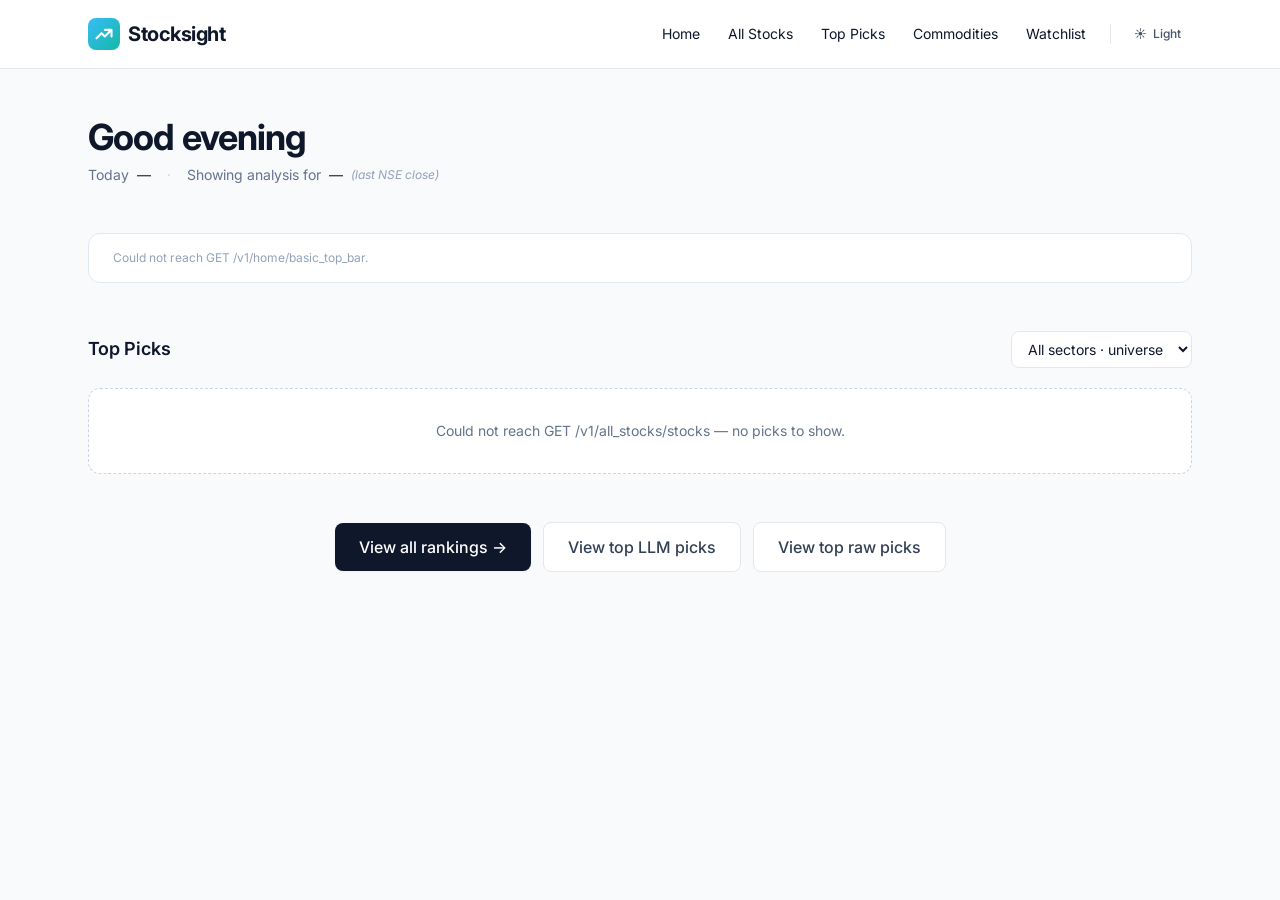
==== commit f0bc2606: "made changes in schema + added analysis for in frontend" ====
--- a/frontend/index.html
+++ b/frontend/index.html
@@ -373,7 +373,7 @@
 
     <!-- ============== DIALOG (All-stocks card click) ============== -->
     <div id="dialog-overlay" class="hidden fixed inset-0 bg-slate-900/40 z-40 items-center justify-center p-4" onclick="closeDialog()">
-        <div onclick="event.stopPropagation()" class="bg-white rounded-2xl w-full max-w-2xl max-h-[85vh] overflow-y-auto shadow-2xl">
+        <div onclick="event.stopPropagation()" class="bg-white rounded-2xl w-full max-w-4xl max-h-[90vh] overflow-y-auto shadow-2xl">
             <div id="dialog-content" class="p-8"></div>
         </div>
     </div>
